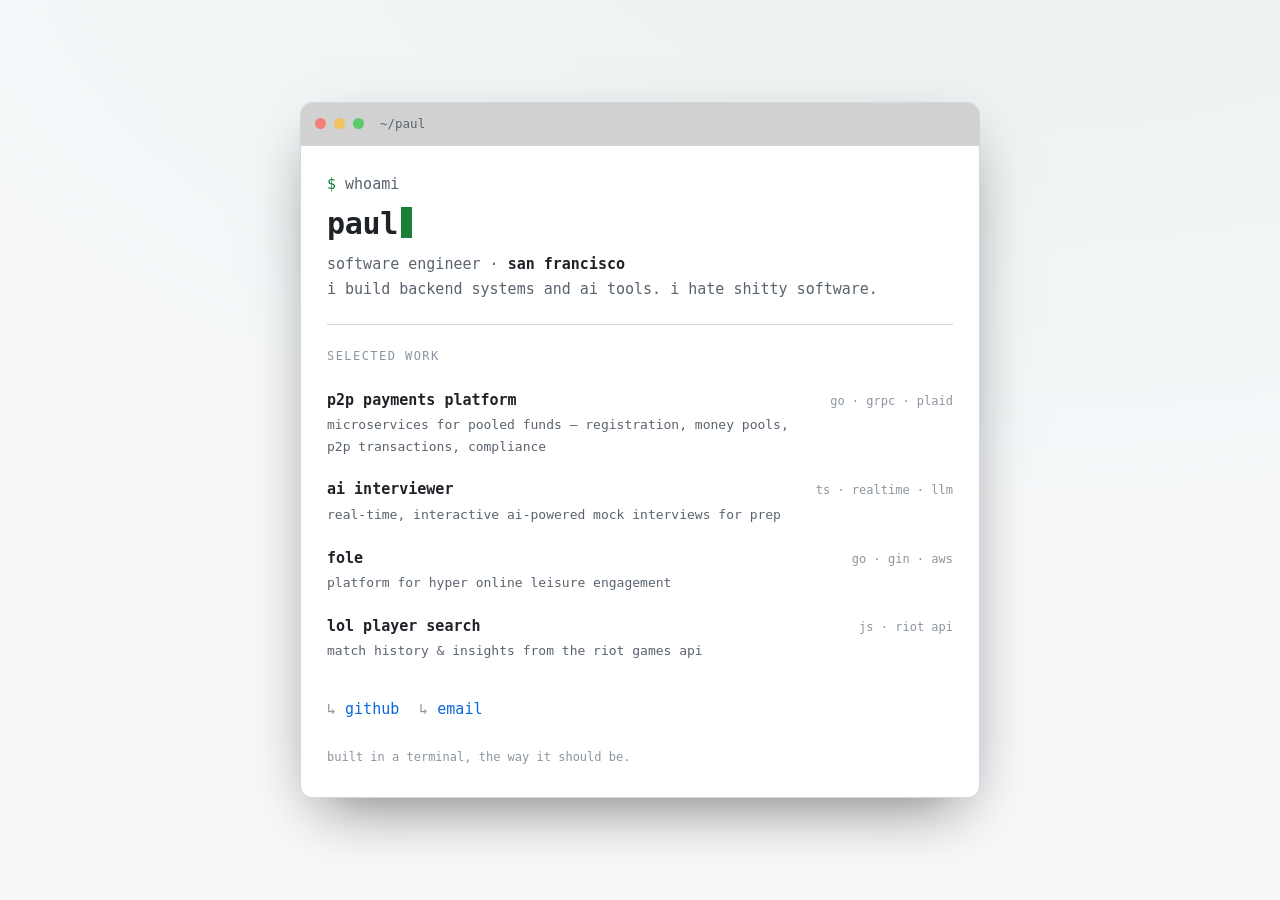
==== index.html @ 45c9f090 "Personal site — minimal terminal" ====
<!doctype html>
<html lang="en">
<head>
<meta charset="utf-8" />
<meta name="viewport" content="width=device-width, initial-scale=1" />
<title>paul — sf</title>
<meta name="description" content="Paul — software engineer in San Francisco. Backend systems and AI tools." />
<meta name="color-scheme" content="dark light" />

<!-- open graph -->
<meta property="og:title" content="paul — sf" />
<meta property="og:description" content="Software engineer in San Francisco. Backend systems and AI tools." />
<meta property="og:type" content="website" />
<meta property="og:url" content="https://francosae.github.io" />

<link rel="icon" href="data:image/svg+xml,<svg xmlns='http://www.w3.org/2000/svg' viewBox='0 0 16 16'><text y='13' font-size='13'>%E2%96%B8</text></svg>" />

<style>
  :root{
    --bg:#0b0d10;
    --panel:#0f1216;
    --line:#1c2128;
    --fg:#c9d1d9;
    --dim:#6e7681;
    --dimmer:#4b525c;
    --accent:#3fb950;   /* terminal green */
    --accent-2:#58a6ff; /* link blue */
    --sel:#264f78;
  }
  @media (prefers-color-scheme: light){
    :root{
      --bg:#f6f8fa; --panel:#ffffff; --line:#d0d7de;
      --fg:#1f2328; --dim:#59636e; --dimmer:#8c959f;
      --accent:#1a7f37; --accent-2:#0969da; --sel:#b6e3ff;
    }
  }
  *{box-sizing:border-box}
  ::selection{background:var(--sel);color:#fff}
  html{-webkit-text-size-adjust:100%}
  body{
    margin:0;
    background:
      radial-gradient(1200px 600px at 80% -10%, color-mix(in srgb, var(--accent) 6%, transparent), transparent),
      var(--bg);
    color:var(--fg);
    font:15px/1.65 ui-monospace,"SF Mono",SFMono-Regular,"JetBrains Mono",Menlo,Consolas,monospace;
    min-height:100vh;
    display:flex;
    align-items:center;
    justify-content:center;
    padding:24px;
  }
  .win{
    width:100%;
    max-width:680px;
    background:var(--panel);
    border:1px solid var(--line);
    border-radius:12px;
    box-shadow:0 24px 60px -20px rgba(0,0,0,.55), 0 0 0 1px rgba(255,255,255,.01) inset;
    overflow:hidden;
  }
  .bar{
    display:flex;align-items:center;gap:8px;
    padding:11px 14px;
    border-bottom:1px solid var(--line);
    background:color-mix(in srgb, var(--panel) 82%, black);
  }
  .dot{width:11px;height:11px;border-radius:50%;background:var(--dimmer);opacity:.7}
  .dot.r{background:#ff5f56}.dot.y{background:#ffbd2e}.dot.g{background:#27c93f}
  .bar .path{margin-left:8px;color:var(--dim);font-size:12.5px}
  .body{padding:26px 26px 30px}

  .prompt{color:var(--dim)}
  .prompt::before{content:"$ ";color:var(--accent)}
  h1{
    margin:2px 0 0;
    font-size:30px;
    font-weight:600;
    letter-spacing:-.01em;
  }
  h1 .cur{
    display:inline-block;width:.6ch;height:1.05em;
    margin-left:.15ch;vertical-align:-.15em;
    background:var(--accent);
    animation:blink 1.15s steps(1) infinite;
  }
  @keyframes blink{50%{opacity:0}}
  .sub{color:var(--dim);margin-top:4px}
  .sub b{color:var(--fg);font-weight:600}

  .rule{height:1px;background:var(--line);margin:22px 0}

  .label{color:var(--dimmer);font-size:12px;letter-spacing:.12em;text-transform:uppercase;margin:0 0 12px}

  ul.work{list-style:none;margin:0;padding:0;display:grid;gap:2px}
  ul.work li a{
    display:grid;
    grid-template-columns:minmax(0,1fr) auto;
    align-items:baseline;
    gap:14px;
    padding:9px 10px;
    margin:0 -10px;
    border-radius:8px;
    text-decoration:none;
    color:var(--fg);
    transition:background .12s ease;
  }
  ul.work li a:hover{background:color-mix(in srgb,var(--accent) 9%,transparent)}
  ul.work .name{font-weight:600}
  ul.work li a:hover .name{color:var(--accent)}
  ul.work .name .arrow{color:var(--dimmer);opacity:0;margin-left:6px;transition:opacity .12s}
  ul.work li a:hover .name .arrow{opacity:1;color:var(--accent)}
  ul.work .desc{display:block;color:var(--dim);font-size:13px;font-weight:400;margin-top:2px}
  ul.work .tags{color:var(--dimmer);font-size:12px;white-space:nowrap;text-align:right}

  .links{margin-top:26px;display:flex;flex-wrap:wrap;gap:8px 20px}
  .links a{color:var(--accent-2);text-decoration:none}
  .links a::before{content:"↳ ";color:var(--dimmer)}
  .links a:hover{text-decoration:underline}

  footer{margin-top:26px;color:var(--dimmer);font-size:12px}

  @media (max-width:520px){
    .body{padding:22px 18px 26px}
    h1{font-size:25px}
    ul.work li a{grid-template-columns:1fr}
    ul.work .tags{text-align:left;margin-top:4px}
  }
</style>
</head>
<body>
  <main class="win" aria-label="paul's site">
    <div class="bar">
      <span class="dot r"></span><span class="dot y"></span><span class="dot g"></span>
      <span class="path">~/paul</span>
    </div>
    <div class="body">
      <div class="prompt">whoami</div>
      <h1>paul<span class="cur" aria-hidden="true"></span></h1>
      <p class="sub">software engineer &middot; <b>san francisco</b><br />
      i build backend systems and ai tools. i hate shitty software.</p>

      <div class="rule"></div>

      <p class="label">selected work</p>
      <ul class="work">
        <li><a href="https://github.com/francosae/P2P-Payments-Platform">
          <span class="name">p2p payments platform<span class="arrow">→</span>
            <span class="desc">microservices for pooled funds — registration, money pools, p2p transactions, compliance</span>
          </span>
          <span class="tags">go · grpc · plaid</span>
        </a></li>
        <li><a href="https://github.com/francosae/ai-interviewer">
          <span class="name">ai interviewer<span class="arrow">→</span>
            <span class="desc">real-time, interactive ai-powered mock interviews for prep</span>
          </span>
          <span class="tags">ts · realtime · llm</span>
        </a></li>
        <li><a href="https://github.com/francosae/fole">
          <span class="name">fole<span class="arrow">→</span>
            <span class="desc">platform for hyper online leisure engagement</span>
          </span>
          <span class="tags">go · gin · aws</span>
        </a></li>
        <li><a href="https://github.com/francosae/LoL-PlayerSearch">
          <span class="name">lol player search<span class="arrow">→</span>
            <span class="desc">match history & insights from the riot games api</span>
          </span>
          <span class="tags">js · riot api</span>
        </a></li>
      </ul>

      <div class="links">
        <a href="https://github.com/francosae">github</a>
        <a href="mailto:paul@oliveapp.com">email</a>
      </div>

      <footer>built in a terminal, the way it should be.</footer>
    </div>
  </main>
</body>
</html>
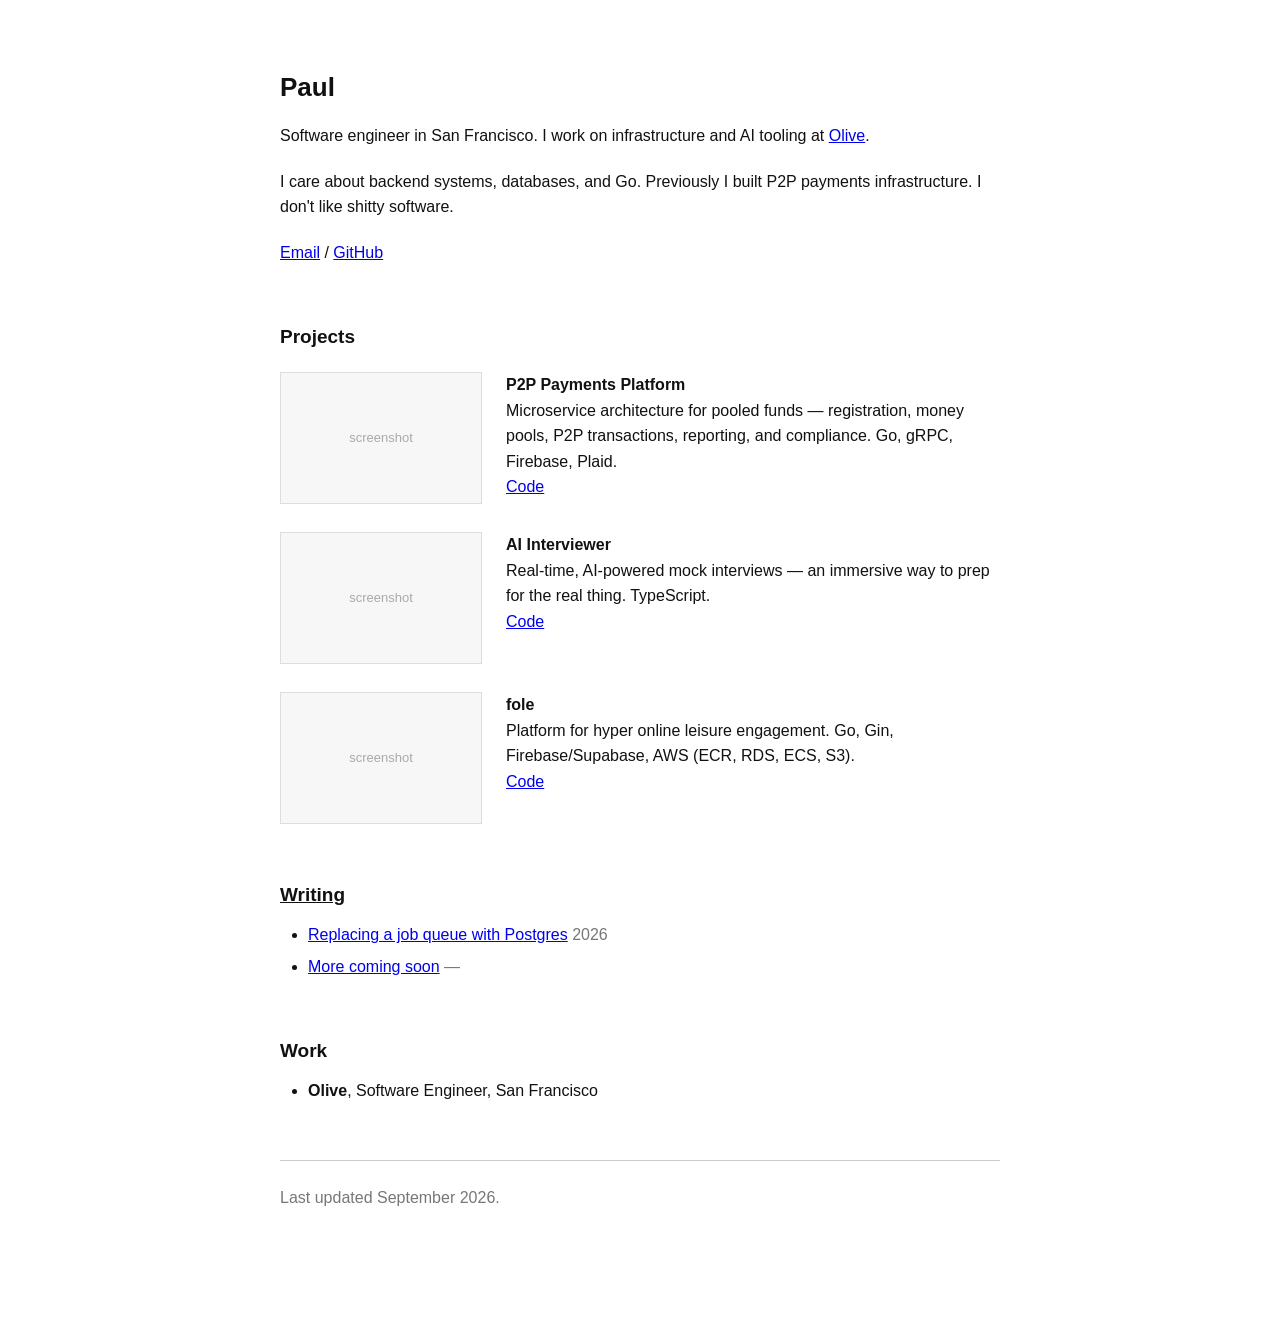
==== commit 4496e252: "Replace with personal engineering blog (home, writing, post) + Turnstile email gate" ====
--- a/index.html
+++ b/index.html
@@ -1,182 +1,96 @@
-<!doctype html>
+<!DOCTYPE html>
 <html lang="en">
 <head>
-<meta charset="utf-8" />
-<meta name="viewport" content="width=device-width, initial-scale=1" />
-<title>paul — sf</title>
-<meta name="description" content="Paul — software engineer in San Francisco. Backend systems and AI tools." />
-<meta name="color-scheme" content="dark light" />
-
-<!-- open graph -->
-<meta property="og:title" content="paul — sf" />
-<meta property="og:description" content="Software engineer in San Francisco. Backend systems and AI tools." />
-<meta property="og:type" content="website" />
-<meta property="og:url" content="https://francosae.github.io" />
-
-<link rel="icon" href="data:image/svg+xml,<svg xmlns='http://www.w3.org/2000/svg' viewBox='0 0 16 16'><text y='13' font-size='13'>%E2%96%B8</text></svg>" />
-
-<style>
-  :root{
-    --bg:#0b0d10;
-    --panel:#0f1216;
-    --line:#1c2128;
-    --fg:#c9d1d9;
-    --dim:#6e7681;
-    --dimmer:#4b525c;
-    --accent:#3fb950;   /* terminal green */
-    --accent-2:#58a6ff; /* link blue */
-    --sel:#264f78;
-  }
-  @media (prefers-color-scheme: light){
-    :root{
-      --bg:#f6f8fa; --panel:#ffffff; --line:#d0d7de;
-      --fg:#1f2328; --dim:#59636e; --dimmer:#8c959f;
-      --accent:#1a7f37; --accent-2:#0969da; --sel:#b6e3ff;
-    }
-  }
-  *{box-sizing:border-box}
-  ::selection{background:var(--sel);color:#fff}
-  html{-webkit-text-size-adjust:100%}
-  body{
-    margin:0;
-    background:
-      radial-gradient(1200px 600px at 80% -10%, color-mix(in srgb, var(--accent) 6%, transparent), transparent),
-      var(--bg);
-    color:var(--fg);
-    font:15px/1.65 ui-monospace,"SF Mono",SFMono-Regular,"JetBrains Mono",Menlo,Consolas,monospace;
-    min-height:100vh;
-    display:flex;
-    align-items:center;
-    justify-content:center;
-    padding:24px;
-  }
-  .win{
-    width:100%;
-    max-width:680px;
-    background:var(--panel);
-    border:1px solid var(--line);
-    border-radius:12px;
-    box-shadow:0 24px 60px -20px rgba(0,0,0,.55), 0 0 0 1px rgba(255,255,255,.01) inset;
-    overflow:hidden;
-  }
-  .bar{
-    display:flex;align-items:center;gap:8px;
-    padding:11px 14px;
-    border-bottom:1px solid var(--line);
-    background:color-mix(in srgb, var(--panel) 82%, black);
-  }
-  .dot{width:11px;height:11px;border-radius:50%;background:var(--dimmer);opacity:.7}
-  .dot.r{background:#ff5f56}.dot.y{background:#ffbd2e}.dot.g{background:#27c93f}
-  .bar .path{margin-left:8px;color:var(--dim);font-size:12.5px}
-  .body{padding:26px 26px 30px}
-
-  .prompt{color:var(--dim)}
-  .prompt::before{content:"$ ";color:var(--accent)}
-  h1{
-    margin:2px 0 0;
-    font-size:30px;
-    font-weight:600;
-    letter-spacing:-.01em;
-  }
-  h1 .cur{
-    display:inline-block;width:.6ch;height:1.05em;
-    margin-left:.15ch;vertical-align:-.15em;
-    background:var(--accent);
-    animation:blink 1.15s steps(1) infinite;
-  }
-  @keyframes blink{50%{opacity:0}}
-  .sub{color:var(--dim);margin-top:4px}
-  .sub b{color:var(--fg);font-weight:600}
-
-  .rule{height:1px;background:var(--line);margin:22px 0}
-
-  .label{color:var(--dimmer);font-size:12px;letter-spacing:.12em;text-transform:uppercase;margin:0 0 12px}
-
-  ul.work{list-style:none;margin:0;padding:0;display:grid;gap:2px}
-  ul.work li a{
-    display:grid;
-    grid-template-columns:minmax(0,1fr) auto;
-    align-items:baseline;
-    gap:14px;
-    padding:9px 10px;
-    margin:0 -10px;
-    border-radius:8px;
-    text-decoration:none;
-    color:var(--fg);
-    transition:background .12s ease;
-  }
-  ul.work li a:hover{background:color-mix(in srgb,var(--accent) 9%,transparent)}
-  ul.work .name{font-weight:600}
-  ul.work li a:hover .name{color:var(--accent)}
-  ul.work .name .arrow{color:var(--dimmer);opacity:0;margin-left:6px;transition:opacity .12s}
-  ul.work li a:hover .name .arrow{opacity:1;color:var(--accent)}
-  ul.work .desc{display:block;color:var(--dim);font-size:13px;font-weight:400;margin-top:2px}
-  ul.work .tags{color:var(--dimmer);font-size:12px;white-space:nowrap;text-align:right}
-
-  .links{margin-top:26px;display:flex;flex-wrap:wrap;gap:8px 20px}
-  .links a{color:var(--accent-2);text-decoration:none}
-  .links a::before{content:"↳ ";color:var(--dimmer)}
-  .links a:hover{text-decoration:underline}
-
-  footer{margin-top:26px;color:var(--dimmer);font-size:12px}
-
-  @media (max-width:520px){
-    .body{padding:22px 18px 26px}
-    h1{font-size:25px}
-    ul.work li a{grid-template-columns:1fr}
-    ul.work .tags{text-align:left;margin-top:4px}
-  }
-</style>
+<meta charset="utf-8">
+<meta name="viewport" content="width=device-width, initial-scale=1">
+<title>Paul</title>
+<meta name="description" content="Paul — software engineer in San Francisco. Infrastructure, backend systems, and AI tooling.">
+<link rel="stylesheet" href="/style.css">
+<link rel="icon" href="data:image/svg+xml,<svg xmlns='http://www.w3.org/2000/svg' viewBox='0 0 16 16'><text y='13' font-size='13' font-family='Verdana'>P</text></svg>">
+<!-- Cloudflare Turnstile (client-side email gate) -->
+<script src="https://challenges.cloudflare.com/turnstile/v0/api.js" async defer></script>
 </head>
 <body>
-  <main class="win" aria-label="paul's site">
-    <div class="bar">
-      <span class="dot r"></span><span class="dot y"></span><span class="dot g"></span>
-      <span class="path">~/paul</span>
+<div class="wrap">
+
+  <p class="name">Paul</p>
+  <p>Software engineer in San Francisco. I work on infrastructure and AI tooling at <a href="https://oliveapp.com">Olive</a>.</p>
+  <p>I care about backend systems, databases, and Go. Previously I built P2P payments infrastructure. I don't like shitty software.</p>
+  <p>
+    <span class="email-reveal" id="email-reveal">
+      <button type="button" class="email-btn" id="email-btn">Email</button>
+    </span>
+    / <a href="https://github.com/francosae">GitHub</a>
+  </p>
+  <div id="ts-box"></div>
+
+  <p class="h2 projects">Projects</p>
+  <div class="projects-list">
+
+    <div class="project">
+      <div class="thumb">screenshot</div>
+      <div class="body"><b>P2P Payments Platform</b><br>Microservice architecture for pooled funds — registration, money pools, P2P transactions, reporting, and compliance. Go, gRPC, Firebase, Plaid.<br><a href="https://github.com/francosae/P2P-Payments-Platform">Code</a></div>
     </div>
-    <div class="body">
-      <div class="prompt">whoami</div>
-      <h1>paul<span class="cur" aria-hidden="true"></span></h1>
-      <p class="sub">software engineer &middot; <b>san francisco</b><br />
-      i build backend systems and ai tools. i hate shitty software.</p>
 
-      <div class="rule"></div>
+    <div class="project">
+      <div class="thumb">screenshot</div>
+      <div class="body"><b>AI Interviewer</b><br>Real-time, AI-powered mock interviews — an immersive way to prep for the real thing. TypeScript.<br><a href="https://github.com/francosae/ai-interviewer">Code</a></div>
+    </div>
 
-      <p class="label">selected work</p>
-      <ul class="work">
-        <li><a href="https://github.com/francosae/P2P-Payments-Platform">
-          <span class="name">p2p payments platform<span class="arrow">→</span>
-            <span class="desc">microservices for pooled funds — registration, money pools, p2p transactions, compliance</span>
-          </span>
-          <span class="tags">go · grpc · plaid</span>
-        </a></li>
-        <li><a href="https://github.com/francosae/ai-interviewer">
-          <span class="name">ai interviewer<span class="arrow">→</span>
-            <span class="desc">real-time, interactive ai-powered mock interviews for prep</span>
-          </span>
-          <span class="tags">ts · realtime · llm</span>
-        </a></li>
-        <li><a href="https://github.com/francosae/fole">
-          <span class="name">fole<span class="arrow">→</span>
-            <span class="desc">platform for hyper online leisure engagement</span>
-          </span>
-          <span class="tags">go · gin · aws</span>
-        </a></li>
-        <li><a href="https://github.com/francosae/LoL-PlayerSearch">
-          <span class="name">lol player search<span class="arrow">→</span>
-            <span class="desc">match history & insights from the riot games api</span>
-          </span>
-          <span class="tags">js · riot api</span>
-        </a></li>
-      </ul>
+    <div class="project">
+      <div class="thumb">screenshot</div>
+      <div class="body"><b>fole</b><br>Platform for hyper online leisure engagement. Go, Gin, Firebase/Supabase, AWS (ECR, RDS, ECS, S3).<br><a href="https://github.com/francosae/fole">Code</a></div>
+    </div>
 
-      <div class="links">
-        <a href="https://github.com/francosae">github</a>
-        <a href="mailto:paul@oliveapp.com">email</a>
-      </div>
+  </div>
 
-      <footer>built in a terminal, the way it should be.</footer>
-    </div>
-  </main>
+  <p class="h2"><a href="/writing/">Writing</a></p>
+  <ul>
+    <li><a href="/writing/replacing-a-job-queue-with-postgres/">Replacing a job queue with Postgres</a> <span class="muted">2026</span></li>
+    <li><a href="/writing/">More coming soon</a> <span class="muted">—</span></li>
+  </ul>
+
+  <p class="h2">Work</p>
+  <ul>
+    <li><b>Olive</b>, Software Engineer, San Francisco</li>
+    <!-- add earlier roles / education here -->
+  </ul>
+
+  <hr>
+  <p class="muted">Last updated September 2026.</p>
+</div>
+
+<script>
+(function () {
+  var SITEKEY = "1x00000000000000000000AA"; // TODO: replace with your real Turnstile site key
+  var EMAIL_B64 = "cGF1bGZyYW5jby5lQGdtYWlsLmNvbQ=="; // paulfranco.e@gmail.com
+
+  var btn = document.getElementById("email-btn");
+  var box = document.getElementById("ts-box");
+  var reveal = document.getElementById("email-reveal");
+  var widgetRendered = false;
+
+  function showEmail() {
+    var addr = atob(EMAIL_B64);
+    reveal.innerHTML = '<a href="mailto:' + addr + '">' + addr + '</a>';
+    box.innerHTML = "";
+  }
+
+  function renderWidget() {
+    if (widgetRendered) return;
+    if (!window.turnstile) { setTimeout(renderWidget, 150); return; }
+    widgetRendered = true;
+    btn.disabled = true;
+    btn.textContent = "Verify to reveal email ↓";
+    window.turnstile.render(box, {
+      sitekey: SITEKEY,
+      theme: "light",
+      callback: showEmail
+    });
+  }
+
+  btn.addEventListener("click", renderWidget);
+})();
+</script>
 </body>
 </html>
--- a/style.css
+++ b/style.css
@@ -0,0 +1,69 @@
+/* Personal engineering blog — classic, minimal. */
+html,body{margin:0;padding:0;background:#fff}
+body{
+  color:#111;
+  font-family:Verdana, Geneva, sans-serif;
+  font-size:16px;
+  line-height:1.6;
+  padding:72px 24px 96px;
+  -webkit-text-size-adjust:100%;
+}
+a{color:#0000ee}
+a:visited{color:#551a8b}
+a:hover{color:#551a8b}
+
+.wrap{max-width:720px;margin:0 auto;text-wrap:pretty}
+.wrap.narrow{max-width:680px}
+
+.name{margin:0 0 20px;font-size:26px;font-weight:bold;line-height:1.2}
+.name a{color:#111}
+p{margin:0 0 20px}
+.crumb{margin:0 0 40px}
+.title{margin:0 0 6px;font-size:26px;font-weight:bold;line-height:1.2}
+.date{margin:0 0 36px;color:#777}
+.muted{color:#777}
+
+h2, .h2{margin:56px 0 12px;font-size:19px;font-weight:bold}
+.h2.projects{margin:56px 0 20px}
+h2 a, .h2 a{color:#111}
+
+ul{margin:0;padding-left:28px}
+li{margin-bottom:6px}
+
+.projects-list{display:flex;flex-direction:column;gap:28px}
+.project{display:flex;gap:24px;align-items:flex-start;flex-wrap:wrap}
+.project .body{flex:1 1 300px}
+.thumb{
+  width:200px;height:130px;flex:0 0 auto;
+  border:1px solid #ddd;background:#f7f7f7;
+  display:flex;align-items:center;justify-content:center;
+  color:#aaa;font-size:13px;
+}
+.thumb.wide{width:100%;height:320px}
+
+article p{margin:0 0 20px}
+article .sec{margin:36px 0 12px;font-size:19px;font-weight:bold}
+code{font-family:Menlo, Consolas, monospace;font-size:16px;background:#f3f3f3;padding:1px 4px}
+pre{
+  font-family:Menlo, Consolas, monospace;font-size:15px;line-height:1.5;
+  background:#f3f3f3;padding:16px 18px;margin:0 0 20px;overflow-x:auto;
+}
+pre code{background:none;padding:0;font-size:15px}
+figure{margin:28px 0}
+figcaption{margin:8px 0 0;color:#777;font-size:16px}
+
+hr{border:0;border-top:1px solid #ccc;margin:56px 0 24px}
+
+.note{
+  border:1px solid #e5e5e5;background:#fafafa;color:#555;
+  font-size:14px;padding:10px 14px;margin:0 0 28px;
+}
+
+/* email reveal */
+.email-reveal{display:inline}
+.email-btn{
+  font:inherit;color:#0000ee;background:none;border:0;padding:0;
+  cursor:pointer;text-decoration:underline;
+}
+.email-btn:hover{color:#551a8b}
+#ts-box{margin:14px 0 0}
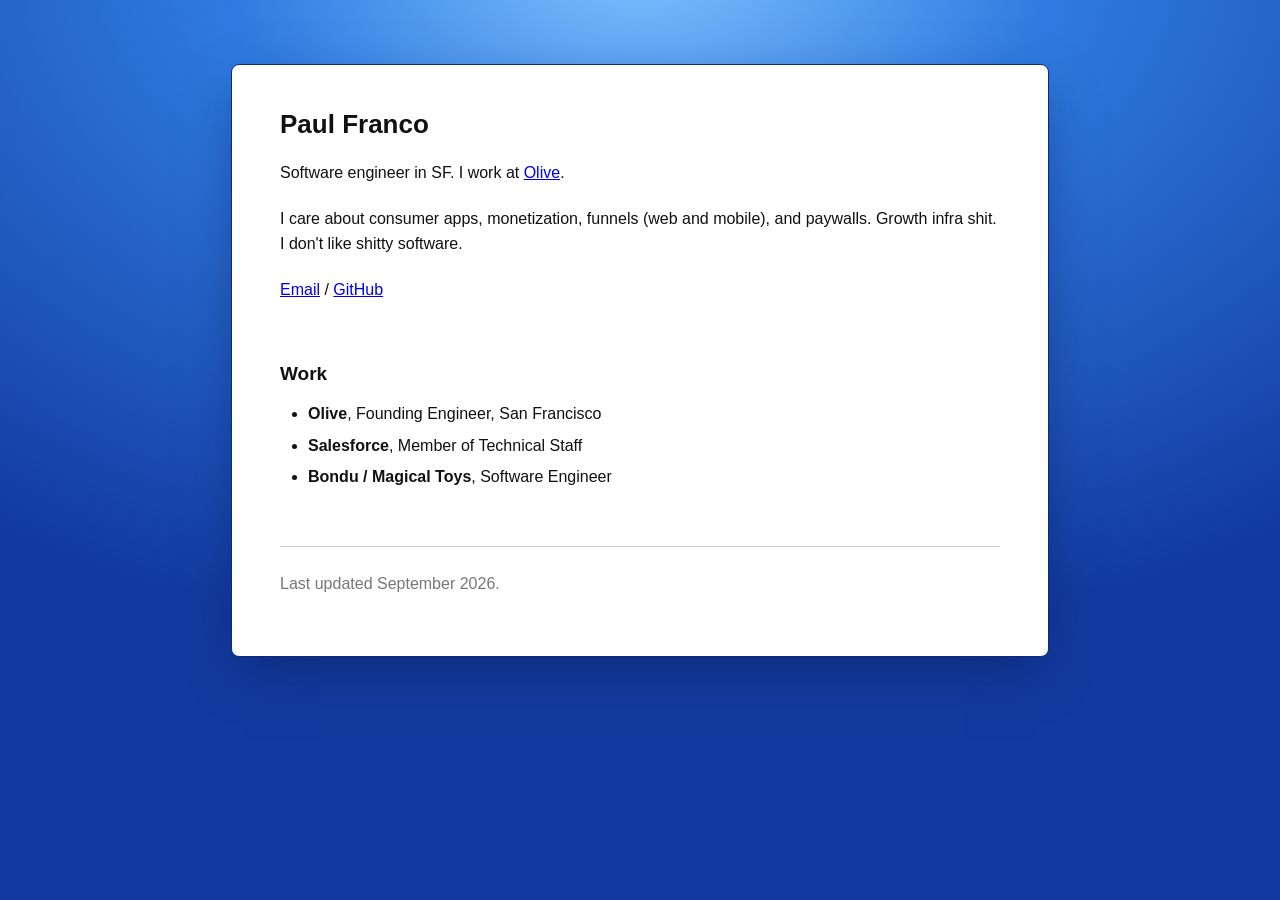
==== commit 86b77e70: "Y2K blue redesign: Paul Franco, new bio + work history, hide projects/writing, drop RSS" ====
--- a/index.html
+++ b/index.html
@@ -3,8 +3,8 @@
 <head>
 <meta charset="utf-8">
 <meta name="viewport" content="width=device-width, initial-scale=1">
-<title>Paul</title>
-<meta name="description" content="Paul — software engineer in San Francisco. Infrastructure, backend systems, and AI tooling.">
+<title>Paul Franco</title>
+<meta name="description" content="Paul Franco — software engineer in SF. Consumer apps, monetization, funnels, and paywalls.">
 <link rel="stylesheet" href="/style.css">
 <link rel="icon" href="data:image/svg+xml,<svg xmlns='http://www.w3.org/2000/svg' viewBox='0 0 16 16'><text y='13' font-size='13' font-family='Verdana'>P</text></svg>">
 <!-- Cloudflare Turnstile (client-side email gate) -->
@@ -13,9 +13,9 @@
 <body>
 <div class="wrap">
 
-  <p class="name">Paul</p>
-  <p>Software engineer in San Francisco. I work on infrastructure and AI tooling at <a href="https://oliveapp.com">Olive</a>.</p>
-  <p>I care about backend systems, databases, and Go. Previously I built P2P payments infrastructure. I don't like shitty software.</p>
+  <p class="name">Paul Franco</p>
+  <p>Software engineer in SF. I work at <a href="https://oliveapp.com">Olive</a>.</p>
+  <p>I care about consumer apps, monetization, funnels (web and mobile), and paywalls. Growth infra shit. I don't like shitty software.</p>
   <p>
     <span class="email-reveal" id="email-reveal">
       <button type="button" class="email-btn" id="email-btn">Email</button>
@@ -24,36 +24,28 @@
   </p>
   <div id="ts-box"></div>
 
+  <!-- Projects — hidden for now; no sharable projects yet. Uncomment when ready.
   <p class="h2 projects">Projects</p>
   <div class="projects-list">
-
     <div class="project">
       <div class="thumb">screenshot</div>
-      <div class="body"><b>P2P Payments Platform</b><br>Microservice architecture for pooled funds — registration, money pools, P2P transactions, reporting, and compliance. Go, gRPC, Firebase, Plaid.<br><a href="https://github.com/francosae/P2P-Payments-Platform">Code</a></div>
+      <div class="body"><b>Project name</b><br>One-line description.<br><a href="#">Code</a></div>
     </div>
+  </div>
+  -->
 
-    <div class="project">
-      <div class="thumb">screenshot</div>
-      <div class="body"><b>AI Interviewer</b><br>Real-time, AI-powered mock interviews — an immersive way to prep for the real thing. TypeScript.<br><a href="https://github.com/francosae/ai-interviewer">Code</a></div>
-    </div>
-
-    <div class="project">
-      <div class="thumb">screenshot</div>
-      <div class="body"><b>fole</b><br>Platform for hyper online leisure engagement. Go, Gin, Firebase/Supabase, AWS (ECR, RDS, ECS, S3).<br><a href="https://github.com/francosae/fole">Code</a></div>
-    </div>
-
-  </div>
-
+  <!-- Writing — hidden for now; nothing published yet. Uncomment when ready.
   <p class="h2"><a href="/writing/">Writing</a></p>
   <ul>
-    <li><a href="/writing/replacing-a-job-queue-with-postgres/">Replacing a job queue with Postgres</a> <span class="muted">2026</span></li>
-    <li><a href="/writing/">More coming soon</a> <span class="muted">—</span></li>
+    <li><a href="#">First post</a> <span class="muted">2026</span></li>
   </ul>
+  -->
 
   <p class="h2">Work</p>
   <ul>
-    <li><b>Olive</b>, Software Engineer, San Francisco</li>
-    <!-- add earlier roles / education here -->
+    <li><b>Olive</b>, Founding Engineer, San Francisco</li>
+    <li><b>Salesforce</b>, Member of Technical Staff</li>
+    <li><b>Bondu / Magical Toys</b>, Software Engineer</li>
   </ul>
 
   <hr>
@@ -62,7 +54,7 @@
 
 <script>
 (function () {
-  var SITEKEY = "1x00000000000000000000AA"; // TODO: replace with your real Turnstile site key
+  var SITEKEY = "0x4AAAAAAEr_xEnYo_MpWvMZ"; // Turnstile site key (public), bound to francosae.github.io
   var EMAIL_B64 = "cGF1bGZyYW5jby5lQGdtYWlsLmNvbQ=="; // paulfranco.e@gmail.com
 
   var btn = document.getElementById("email-btn");
--- a/style.css
+++ b/style.css
@@ -1,19 +1,33 @@
-/* Personal engineering blog — classic, minimal. */
-html,body{margin:0;padding:0;background:#fff}
+/* Personal site — classic minimal type on a Y2K blue. */
+html,body{margin:0;padding:0}
+html{
+  background:
+    radial-gradient(1100px 700px at 50% -5%, #7fc3ff 0%, #2f7ae0 38%, #123a9e 100%) fixed,
+    #123a9e;
+}
 body{
   color:#111;
   font-family:Verdana, Geneva, sans-serif;
   font-size:16px;
   line-height:1.6;
-  padding:72px 24px 96px;
+  padding:64px 20px 96px;
   -webkit-text-size-adjust:100%;
 }
 a{color:#0000ee}
 a:visited{color:#551a8b}
 a:hover{color:#551a8b}
 
-.wrap{max-width:720px;margin:0 auto;text-wrap:pretty}
+/* white content card floating on the blue */
+.wrap{
+  max-width:720px;margin:0 auto;text-wrap:pretty;
+  background:#fff;
+  padding:44px 48px 40px;
+  border:1px solid #0b2a7a;
+  border-radius:8px;
+  box-shadow:0 18px 50px -12px rgba(8,24,80,.55), 0 2px 0 rgba(255,255,255,.4) inset;
+}
 .wrap.narrow{max-width:680px}
+@media (max-width:560px){ .wrap{padding:28px 22px 30px} }
 
 .name{margin:0 0 20px;font-size:26px;font-weight:bold;line-height:1.2}
 .name a{color:#111}
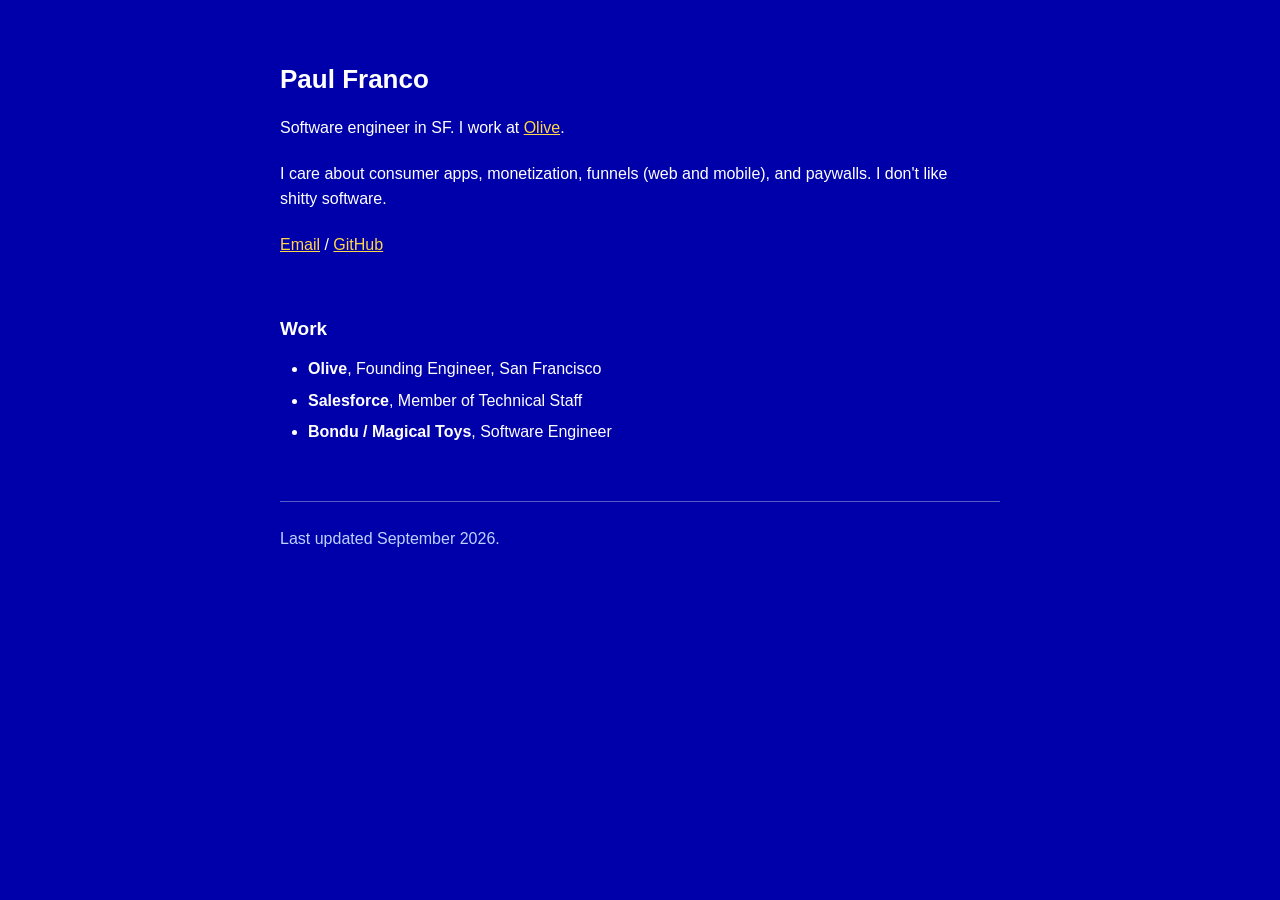
==== commit 2cc12639: "Flat DOS/terminal blue (#0000aa); drop 'growth infra' bio line" ====
--- a/index.html
+++ b/index.html
@@ -15,7 +15,7 @@
 
   <p class="name">Paul Franco</p>
   <p>Software engineer in SF. I work at <a href="https://oliveapp.com">Olive</a>.</p>
-  <p>I care about consumer apps, monetization, funnels (web and mobile), and paywalls. Growth infra shit. I don't like shitty software.</p>
+  <p>I care about consumer apps, monetization, funnels (web and mobile), and paywalls. I don't like shitty software.</p>
   <p>
     <span class="email-reveal" id="email-reveal">
       <button type="button" class="email-btn" id="email-btn">Email</button>
--- a/style.css
+++ b/style.css
@@ -1,45 +1,32 @@
-/* Personal site — classic minimal type on a Y2K blue. */
+/* Personal site — flat Blogger blue, white text. */
 html,body{margin:0;padding:0}
-html{
-  background:
-    radial-gradient(1100px 700px at 50% -5%, #7fc3ff 0%, #2f7ae0 38%, #123a9e 100%) fixed,
-    #123a9e;
-}
+html{background:#0000aa}
 body{
-  color:#111;
+  color:#fff;
   font-family:Verdana, Geneva, sans-serif;
   font-size:16px;
   line-height:1.6;
   padding:64px 20px 96px;
   -webkit-text-size-adjust:100%;
 }
-a{color:#0000ee}
-a:visited{color:#551a8b}
-a:hover{color:#551a8b}
+a{color:#ffd54a}
+a:visited{color:#ffd54a}
+a:hover{color:#fff}
 
-/* white content card floating on the blue */
-.wrap{
-  max-width:720px;margin:0 auto;text-wrap:pretty;
-  background:#fff;
-  padding:44px 48px 40px;
-  border:1px solid #0b2a7a;
-  border-radius:8px;
-  box-shadow:0 18px 50px -12px rgba(8,24,80,.55), 0 2px 0 rgba(255,255,255,.4) inset;
-}
+.wrap{max-width:720px;margin:0 auto;text-wrap:pretty}
 .wrap.narrow{max-width:680px}
-@media (max-width:560px){ .wrap{padding:28px 22px 30px} }
 
 .name{margin:0 0 20px;font-size:26px;font-weight:bold;line-height:1.2}
-.name a{color:#111}
+.name a{color:#fff}
 p{margin:0 0 20px}
 .crumb{margin:0 0 40px}
 .title{margin:0 0 6px;font-size:26px;font-weight:bold;line-height:1.2}
-.date{margin:0 0 36px;color:#777}
-.muted{color:#777}
+.date{margin:0 0 36px;color:#bcd3ff}
+.muted{color:#bcd3ff}
 
 h2, .h2{margin:56px 0 12px;font-size:19px;font-weight:bold}
 .h2.projects{margin:56px 0 20px}
-h2 a, .h2 a{color:#111}
+h2 a, .h2 a{color:#fff}
 
 ul{margin:0;padding-left:28px}
 li{margin-bottom:6px}
@@ -66,7 +53,7 @@
 figure{margin:28px 0}
 figcaption{margin:8px 0 0;color:#777;font-size:16px}
 
-hr{border:0;border-top:1px solid #ccc;margin:56px 0 24px}
+hr{border:0;border-top:1px solid rgba(255,255,255,.35);margin:56px 0 24px}
 
 .note{
   border:1px solid #e5e5e5;background:#fafafa;color:#555;
@@ -76,8 +63,8 @@
 /* email reveal */
 .email-reveal{display:inline}
 .email-btn{
-  font:inherit;color:#0000ee;background:none;border:0;padding:0;
+  font:inherit;color:#ffd54a;background:none;border:0;padding:0;
   cursor:pointer;text-decoration:underline;
 }
-.email-btn:hover{color:#551a8b}
+.email-btn:hover{color:#fff}
 #ts-box{margin:14px 0 0}
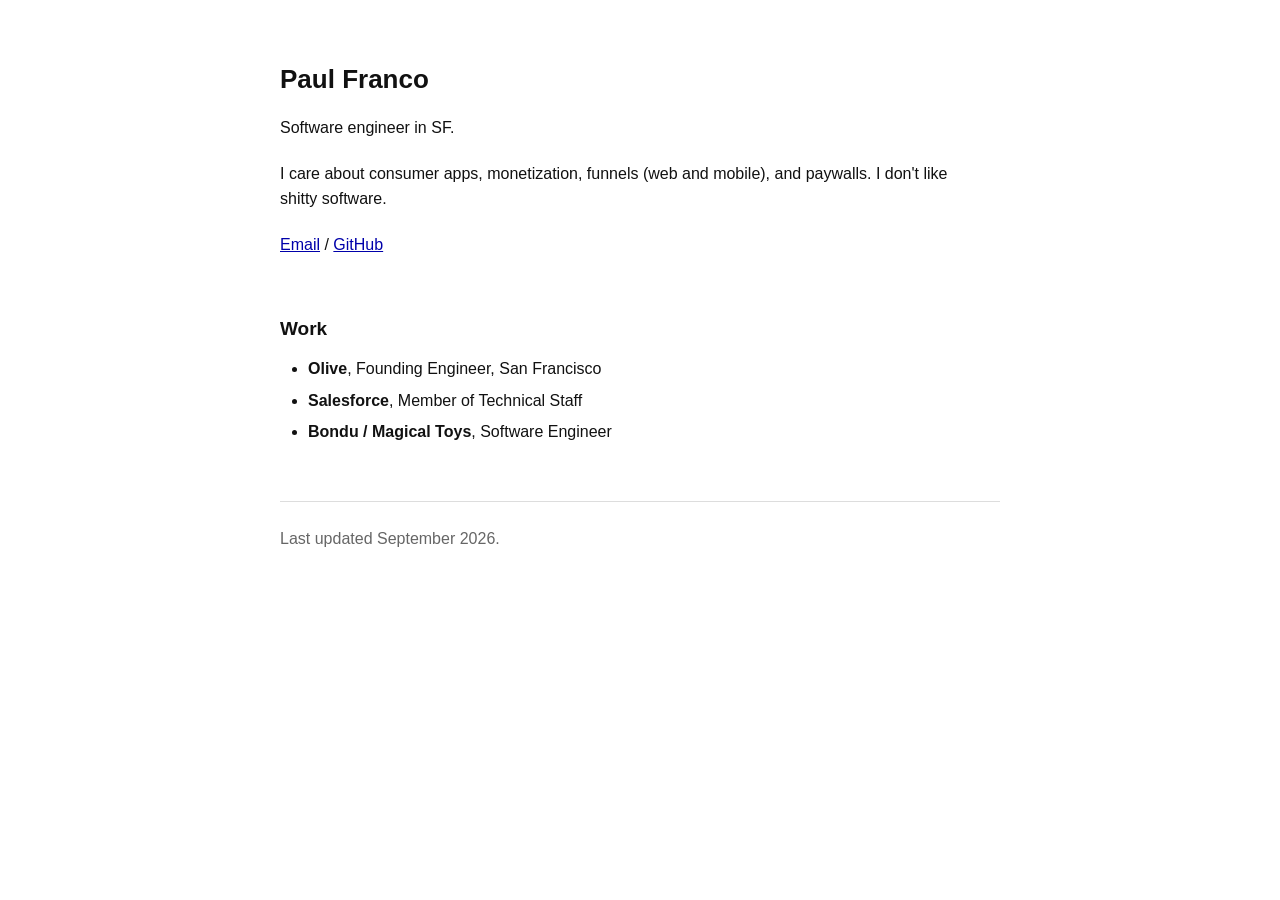
==== commit 62a2c160: "Drop 'I work at Olive' from bio Co-Authored-By: Claude Opus 5.5 (1M context) <noreply@anthropic.com>" ====
--- a/index.html
+++ b/index.html
@@ -14,7 +14,7 @@
 <div class="wrap">
 
   <p class="name">Paul Franco</p>
-  <p>Software engineer in SF. I work at <a href="https://oliveapp.com">Olive</a>.</p>
+  <p>Software engineer in SF.</p>
   <p>I care about consumer apps, monetization, funnels (web and mobile), and paywalls. I don't like shitty software.</p>
   <p>
     <span class="email-reveal" id="email-reveal">
--- a/style.css
+++ b/style.css
@@ -1,32 +1,32 @@
-/* Personal site — flat Blogger blue, white text. */
+/* Personal site — white background, dark text, blue links. */
 html,body{margin:0;padding:0}
-html{background:#0000aa}
+html{background:#fff}
 body{
-  color:#fff;
+  color:#111;
   font-family:Verdana, Geneva, sans-serif;
   font-size:16px;
   line-height:1.6;
   padding:64px 20px 96px;
   -webkit-text-size-adjust:100%;
 }
-a{color:#ffd54a}
-a:visited{color:#ffd54a}
-a:hover{color:#fff}
+a{color:#0000aa}
+a:visited{color:#0000aa}
+a:hover{color:#111}
 
 .wrap{max-width:720px;margin:0 auto;text-wrap:pretty}
 .wrap.narrow{max-width:680px}
 
 .name{margin:0 0 20px;font-size:26px;font-weight:bold;line-height:1.2}
-.name a{color:#fff}
+.name a{color:#111}
 p{margin:0 0 20px}
 .crumb{margin:0 0 40px}
 .title{margin:0 0 6px;font-size:26px;font-weight:bold;line-height:1.2}
-.date{margin:0 0 36px;color:#bcd3ff}
-.muted{color:#bcd3ff}
+.date{margin:0 0 36px;color:#666}
+.muted{color:#666}
 
 h2, .h2{margin:56px 0 12px;font-size:19px;font-weight:bold}
 .h2.projects{margin:56px 0 20px}
-h2 a, .h2 a{color:#fff}
+h2 a, .h2 a{color:#111}
 
 ul{margin:0;padding-left:28px}
 li{margin-bottom:6px}
@@ -53,7 +53,7 @@
 figure{margin:28px 0}
 figcaption{margin:8px 0 0;color:#777;font-size:16px}
 
-hr{border:0;border-top:1px solid rgba(255,255,255,.35);margin:56px 0 24px}
+hr{border:0;border-top:1px solid #ddd;margin:56px 0 24px}
 
 .note{
   border:1px solid #e5e5e5;background:#fafafa;color:#555;
@@ -63,8 +63,8 @@
 /* email reveal */
 .email-reveal{display:inline}
 .email-btn{
-  font:inherit;color:#ffd54a;background:none;border:0;padding:0;
+  font:inherit;color:#0000aa;background:none;border:0;padding:0;
   cursor:pointer;text-decoration:underline;
 }
-.email-btn:hover{color:#fff}
+.email-btn:hover{color:#111}
 #ts-box{margin:14px 0 0}
